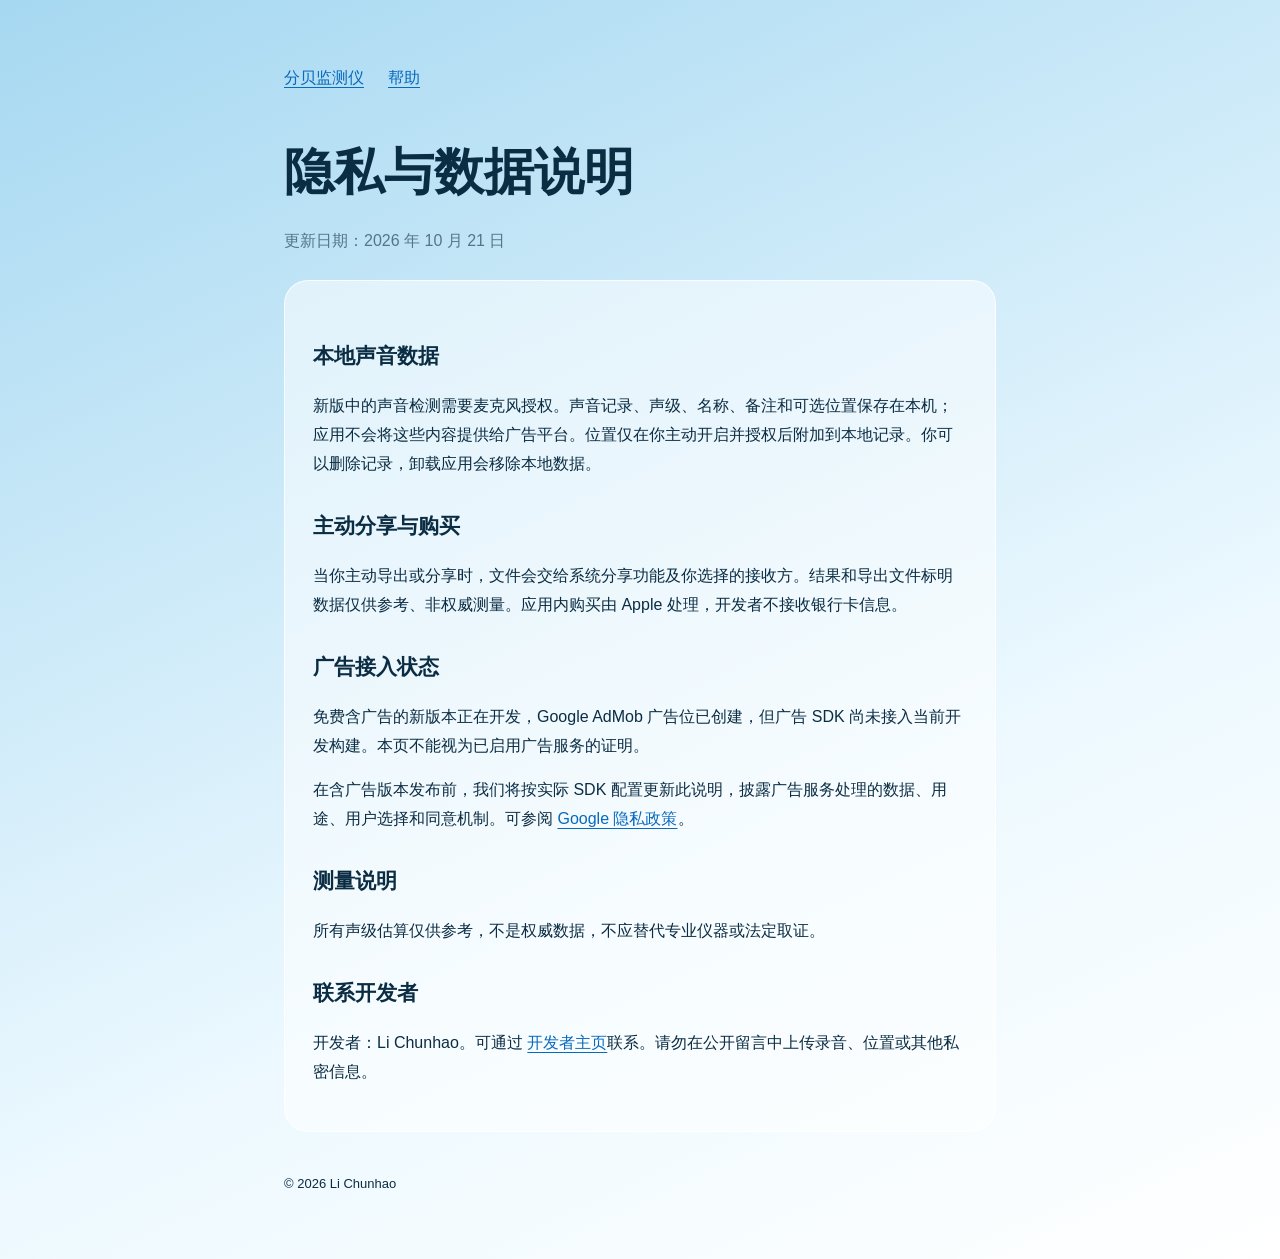
==== privacy.html @ d4f54c82 "Publish Decibel developer site and app-ads.txt" ====
<!doctype html><html lang="zh-CN"><head><meta charset="utf-8"><meta name="viewport" content="width=device-width,initial-scale=1"><title>隐私说明 · 分贝监测仪</title><link rel="stylesheet" href="/style.css"></head><body><main><nav><a href="/">分贝监测仪</a><a href="/support.html">帮助</a></nav><h1>隐私与数据说明</h1><p class="muted">更新日期：2026 年 10 月 21 日</p><section class="card"><h2>本地声音数据</h2><p>新版中的声音检测需要麦克风授权。声音记录、声级、名称、备注和可选位置保存在本机；应用不会将这些内容提供给广告平台。位置仅在你主动开启并授权后附加到本地记录。你可以删除记录，卸载应用会移除本地数据。</p><h2>主动分享与购买</h2><p>当你主动导出或分享时，文件会交给系统分享功能及你选择的接收方。结果和导出文件标明数据仅供参考、非权威测量。应用内购买由 Apple 处理，开发者不接收银行卡信息。</p><h2>广告接入状态</h2><p>免费含广告的新版本正在开发，Google AdMob 广告位已创建，但广告 SDK 尚未接入当前开发构建。本页不能视为已启用广告服务的证明。</p><p>在含广告版本发布前，我们将按实际 SDK 配置更新此说明，披露广告服务处理的数据、用途、用户选择和同意机制。可参阅 <a href="https://policies.google.com/privacy">Google 隐私政策</a>。</p><h2>测量说明</h2><p>所有声级估算仅供参考，不是权威数据，不应替代专业仪器或法定取证。</p><h2>联系开发者</h2><p>开发者：Li Chunhao。可通过 <a href="https://www.jianshu.com/u/4c6440a67721">开发者主页</a>联系。请勿在公开留言中上传录音、位置或其他私密信息。</p></section><footer>© 2026 Li Chunhao</footer></main></body></html>
---- style.css ----
*{box-sizing:border-box}body{margin:0;color:#0b2d43;background:linear-gradient(155deg,#a6d8f1,#edf9ff 65%,#fff);font:16px/1.8 -apple-system,BlinkMacSystemFont,sans-serif;min-height:100vh}main{max-width:760px;margin:auto;padding:64px 24px}nav,footer{display:flex;gap:24px;flex-wrap:wrap}nav{margin-bottom:48px}a{color:#0869bd;text-underline-offset:4px}h1{font-size:clamp(32px,7vw,50px);line-height:1.25;margin:16px 0 24px}h2{font-size:21px;margin-top:28px}.card{padding:28px;margin:24px 0;border:1px solid #ffffffc9;border-radius:24px;background:#ffffff86}small,.muted{color:#557588}footer{font-size:13px;margin-top:40px}@media(max-width:480px){main{padding:36px 20px}.card{padding:22px}}
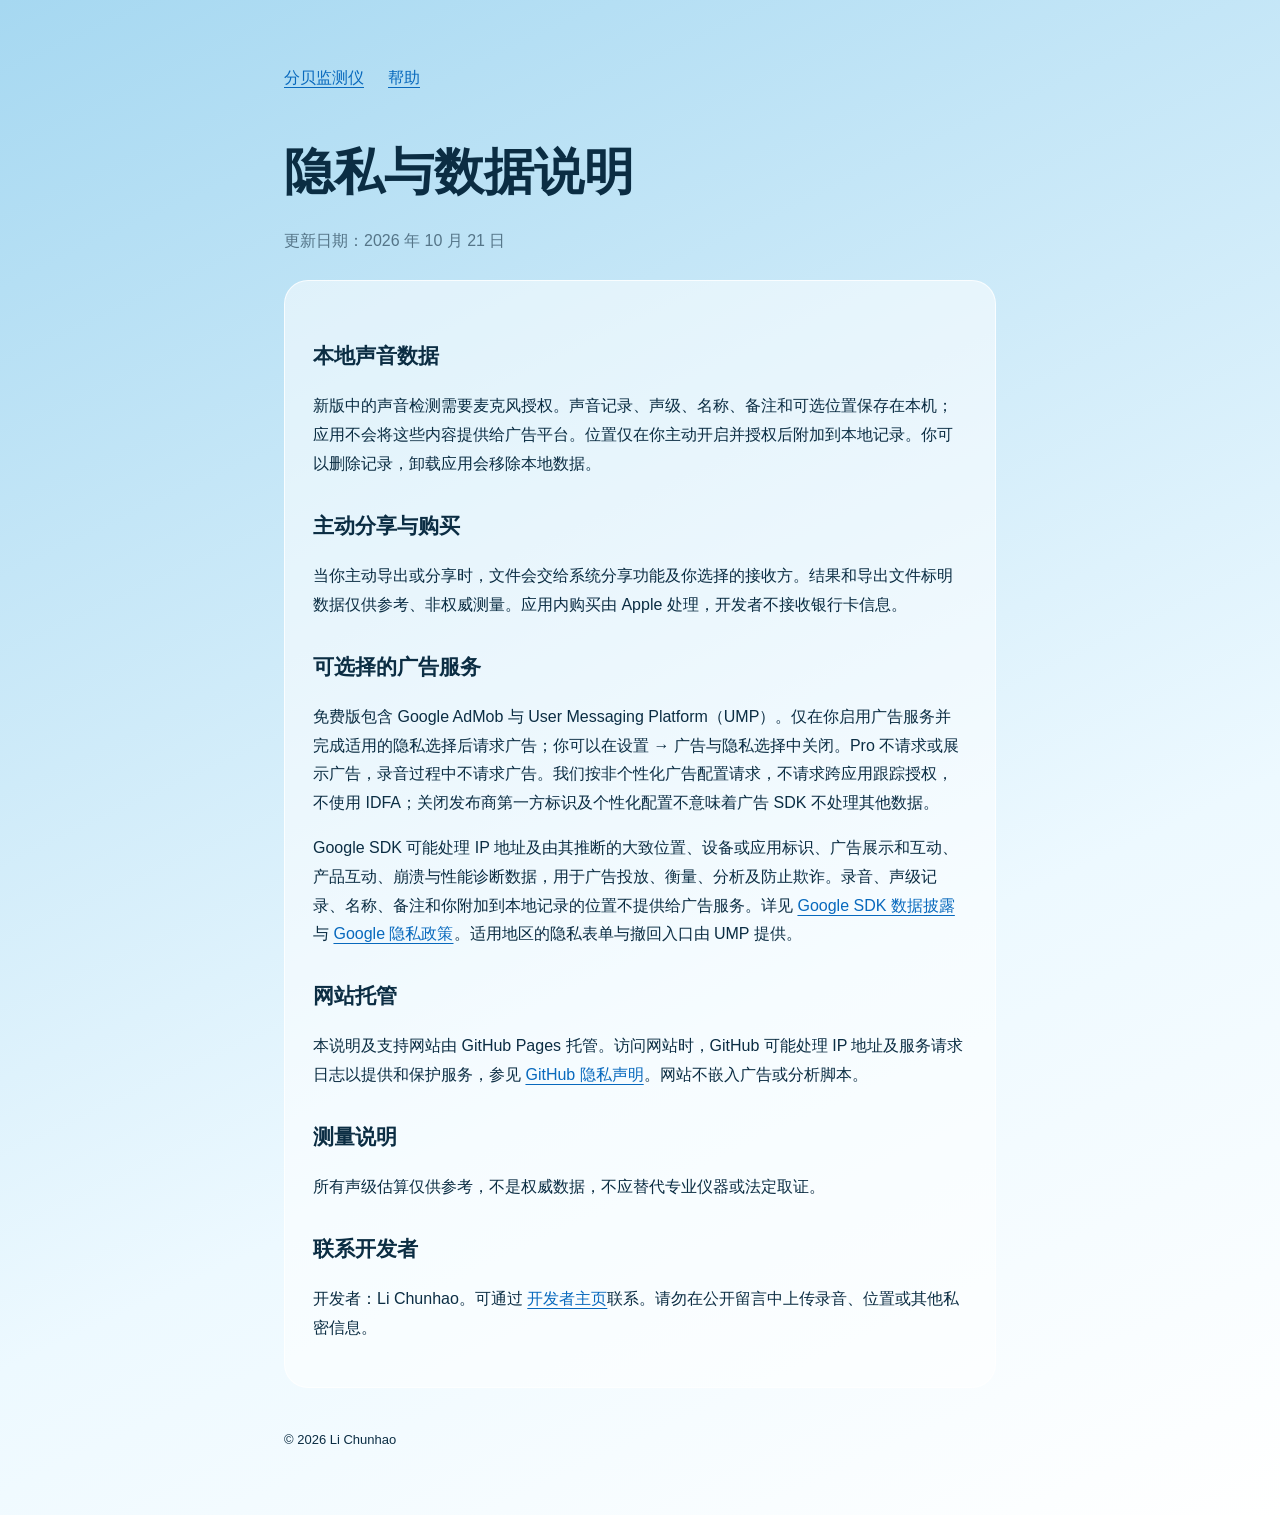
==== commit ca64168b: "Update approved app icon and advertising privacy disclosure" ====
--- a/privacy.html
+++ b/privacy.html
@@ -1 +1 @@
-<!doctype html><html lang="zh-CN"><head><meta charset="utf-8"><meta name="viewport" content="width=device-width,initial-scale=1"><title>隐私说明 · 分贝监测仪</title><link rel="stylesheet" href="/style.css"></head><body><main><nav><a href="/">分贝监测仪</a><a href="/support.html">帮助</a></nav><h1>隐私与数据说明</h1><p class="muted">更新日期：2026 年 10 月 21 日</p><section class="card"><h2>本地声音数据</h2><p>新版中的声音检测需要麦克风授权。声音记录、声级、名称、备注和可选位置保存在本机；应用不会将这些内容提供给广告平台。位置仅在你主动开启并授权后附加到本地记录。你可以删除记录，卸载应用会移除本地数据。</p><h2>主动分享与购买</h2><p>当你主动导出或分享时，文件会交给系统分享功能及你选择的接收方。结果和导出文件标明数据仅供参考、非权威测量。应用内购买由 Apple 处理，开发者不接收银行卡信息。</p><h2>广告接入状态</h2><p>免费含广告的新版本正在开发，Google AdMob 广告位已创建，但广告 SDK 尚未接入当前开发构建。本页不能视为已启用广告服务的证明。</p><p>在含广告版本发布前，我们将按实际 SDK 配置更新此说明，披露广告服务处理的数据、用途、用户选择和同意机制。可参阅 <a href="https://policies.google.com/privacy">Google 隐私政策</a>。</p><h2>测量说明</h2><p>所有声级估算仅供参考，不是权威数据，不应替代专业仪器或法定取证。</p><h2>联系开发者</h2><p>开发者：Li Chunhao。可通过 <a href="https://www.jianshu.com/u/4c6440a67721">开发者主页</a>联系。请勿在公开留言中上传录音、位置或其他私密信息。</p></section><footer>© 2026 Li Chunhao</footer></main></body></html>
+<!doctype html><html lang="zh-CN"><head><meta charset="utf-8"><meta name="viewport" content="width=device-width,initial-scale=1"><title>隐私说明 · 分贝监测仪</title><link rel="stylesheet" href="/style.css"></head><body><main><nav><a href="/">分贝监测仪</a><a href="/support.html">帮助</a></nav><h1>隐私与数据说明</h1><p class="muted">更新日期：2026 年 10 月 21 日</p><section class="card"><h2>本地声音数据</h2><p>新版中的声音检测需要麦克风授权。声音记录、声级、名称、备注和可选位置保存在本机；应用不会将这些内容提供给广告平台。位置仅在你主动开启并授权后附加到本地记录。你可以删除记录，卸载应用会移除本地数据。</p><h2>主动分享与购买</h2><p>当你主动导出或分享时，文件会交给系统分享功能及你选择的接收方。结果和导出文件标明数据仅供参考、非权威测量。应用内购买由 Apple 处理，开发者不接收银行卡信息。</p><h2>可选择的广告服务</h2><p>免费版包含 Google AdMob 与 User Messaging Platform（UMP）。仅在你启用广告服务并完成适用的隐私选择后请求广告；你可以在设置 → 广告与隐私选择中关闭。Pro 不请求或展示广告，录音过程中不请求广告。我们按非个性化广告配置请求，不请求跨应用跟踪授权，不使用 IDFA；关闭发布商第一方标识及个性化配置不意味着广告 SDK 不处理其他数据。</p><p>Google SDK 可能处理 IP 地址及由其推断的大致位置、设备或应用标识、广告展示和互动、产品互动、崩溃与性能诊断数据，用于广告投放、衡量、分析及防止欺诈。录音、声级记录、名称、备注和你附加到本地记录的位置不提供给广告服务。详见 <a href="https://developers.google.com/admob/ios/privacy/data-disclosure">Google SDK 数据披露</a>与 <a href="https://policies.google.com/privacy">Google 隐私政策</a>。适用地区的隐私表单与撤回入口由 UMP 提供。</p><h2>网站托管</h2><p>本说明及支持网站由 GitHub Pages 托管。访问网站时，GitHub 可能处理 IP 地址及服务请求日志以提供和保护服务，参见 <a href="https://docs.github.com/en/site-policy/privacy-policies/github-general-privacy-statement">GitHub 隐私声明</a>。网站不嵌入广告或分析脚本。</p><h2>测量说明</h2><p>所有声级估算仅供参考，不是权威数据，不应替代专业仪器或法定取证。</p><h2>联系开发者</h2><p>开发者：Li Chunhao。可通过 <a href="https://www.jianshu.com/u/4c6440a67721">开发者主页</a>联系。请勿在公开留言中上传录音、位置或其他私密信息。</p></section><footer>© 2026 Li Chunhao</footer></main></body></html>
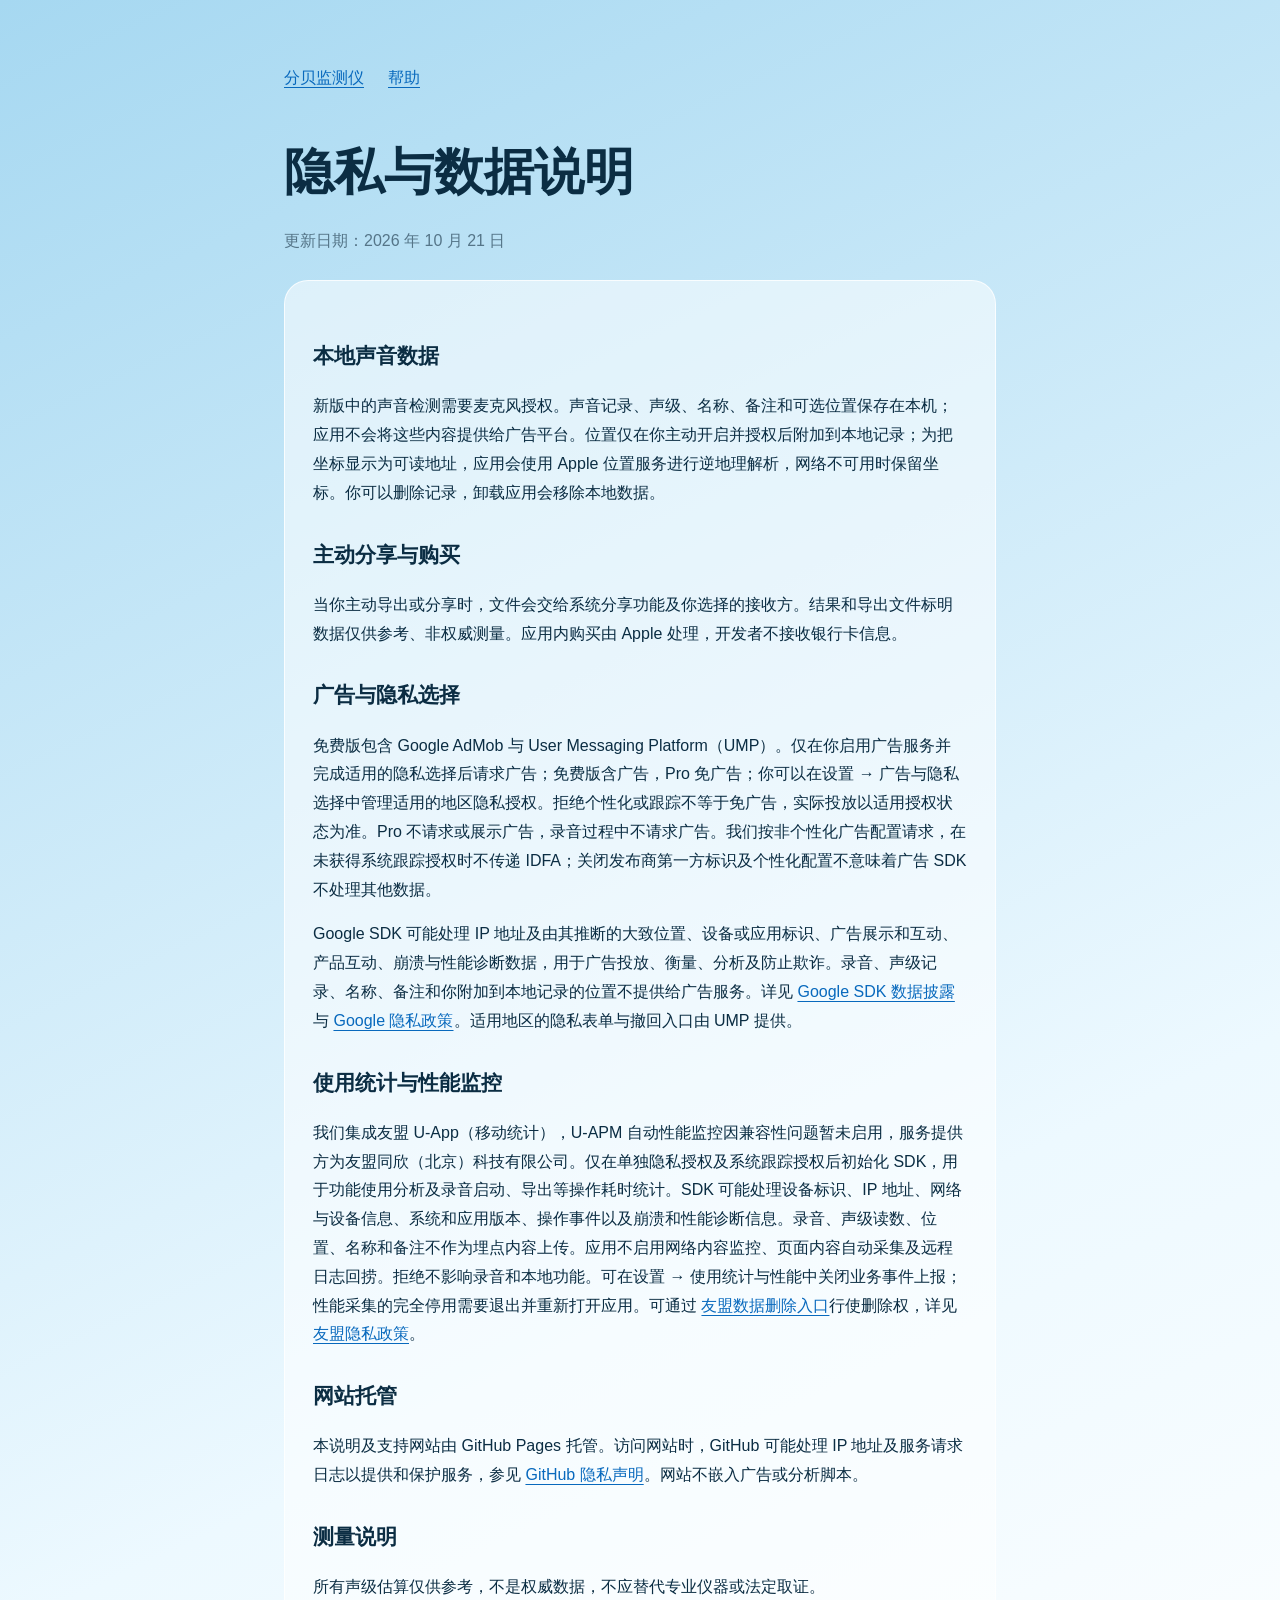
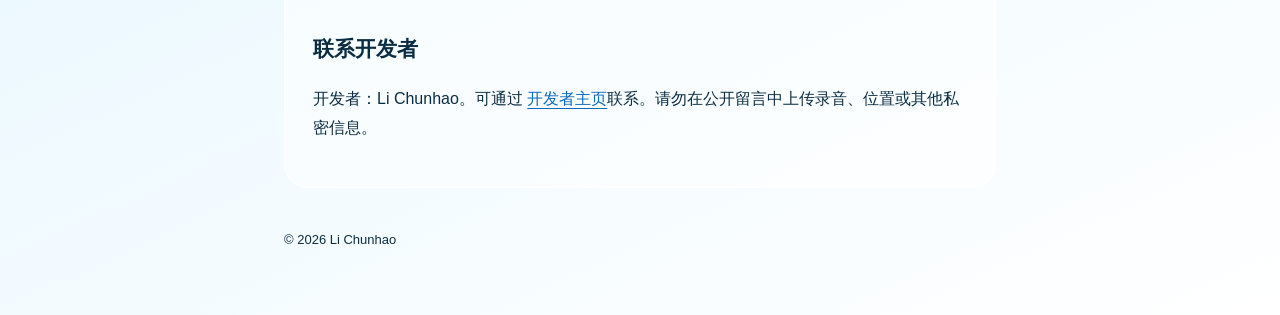
==== commit c5517a43: "Update analytics and recording privacy disclosures" ====
--- a/privacy.html
+++ b/privacy.html
@@ -1 +1 @@
-<!doctype html><html lang="zh-CN"><head><meta charset="utf-8"><meta name="viewport" content="width=device-width,initial-scale=1"><title>隐私说明 · 分贝监测仪</title><link rel="stylesheet" href="/style.css"></head><body><main><nav><a href="/">分贝监测仪</a><a href="/support.html">帮助</a></nav><h1>隐私与数据说明</h1><p class="muted">更新日期：2026 年 10 月 21 日</p><section class="card"><h2>本地声音数据</h2><p>新版中的声音检测需要麦克风授权。声音记录、声级、名称、备注和可选位置保存在本机；应用不会将这些内容提供给广告平台。位置仅在你主动开启并授权后附加到本地记录。你可以删除记录，卸载应用会移除本地数据。</p><h2>主动分享与购买</h2><p>当你主动导出或分享时，文件会交给系统分享功能及你选择的接收方。结果和导出文件标明数据仅供参考、非权威测量。应用内购买由 Apple 处理，开发者不接收银行卡信息。</p><h2>可选择的广告服务</h2><p>免费版包含 Google AdMob 与 User Messaging Platform（UMP）。仅在你启用广告服务并完成适用的隐私选择后请求广告；你可以在设置 → 广告与隐私选择中关闭。Pro 不请求或展示广告，录音过程中不请求广告。我们按非个性化广告配置请求，不请求跨应用跟踪授权，不使用 IDFA；关闭发布商第一方标识及个性化配置不意味着广告 SDK 不处理其他数据。</p><p>Google SDK 可能处理 IP 地址及由其推断的大致位置、设备或应用标识、广告展示和互动、产品互动、崩溃与性能诊断数据，用于广告投放、衡量、分析及防止欺诈。录音、声级记录、名称、备注和你附加到本地记录的位置不提供给广告服务。详见 <a href="https://developers.google.com/admob/ios/privacy/data-disclosure">Google SDK 数据披露</a>与 <a href="https://policies.google.com/privacy">Google 隐私政策</a>。适用地区的隐私表单与撤回入口由 UMP 提供。</p><h2>网站托管</h2><p>本说明及支持网站由 GitHub Pages 托管。访问网站时，GitHub 可能处理 IP 地址及服务请求日志以提供和保护服务，参见 <a href="https://docs.github.com/en/site-policy/privacy-policies/github-general-privacy-statement">GitHub 隐私声明</a>。网站不嵌入广告或分析脚本。</p><h2>测量说明</h2><p>所有声级估算仅供参考，不是权威数据，不应替代专业仪器或法定取证。</p><h2>联系开发者</h2><p>开发者：Li Chunhao。可通过 <a href="https://www.jianshu.com/u/4c6440a67721">开发者主页</a>联系。请勿在公开留言中上传录音、位置或其他私密信息。</p></section><footer>© 2026 Li Chunhao</footer></main></body></html>
+<!doctype html><html lang="zh-CN"><head><meta charset="utf-8"><meta name="viewport" content="width=device-width,initial-scale=1"><title>隐私说明 · 分贝监测仪</title><link rel="stylesheet" href="/style.css"></head><body><main><nav><a href="/">分贝监测仪</a><a href="/support.html">帮助</a></nav><h1>隐私与数据说明</h1><p class="muted">更新日期：2026 年 10 月 21 日</p><section class="card"><h2>本地声音数据</h2><p>新版中的声音检测需要麦克风授权。声音记录、声级、名称、备注和可选位置保存在本机；应用不会将这些内容提供给广告平台。位置仅在你主动开启并授权后附加到本地记录；为把坐标显示为可读地址，应用会使用 Apple 位置服务进行逆地理解析，网络不可用时保留坐标。你可以删除记录，卸载应用会移除本地数据。</p><h2>主动分享与购买</h2><p>当你主动导出或分享时，文件会交给系统分享功能及你选择的接收方。结果和导出文件标明数据仅供参考、非权威测量。应用内购买由 Apple 处理，开发者不接收银行卡信息。</p><h2>广告与隐私选择</h2><p>免费版包含 Google AdMob 与 User Messaging Platform（UMP）。仅在你启用广告服务并完成适用的隐私选择后请求广告；免费版含广告，Pro 免广告；你可以在设置 → 广告与隐私选择中管理适用的地区隐私授权。拒绝个性化或跟踪不等于免广告，实际投放以适用授权状态为准。Pro 不请求或展示广告，录音过程中不请求广告。我们按非个性化广告配置请求，在未获得系统跟踪授权时不传递 IDFA；关闭发布商第一方标识及个性化配置不意味着广告 SDK 不处理其他数据。</p><p>Google SDK 可能处理 IP 地址及由其推断的大致位置、设备或应用标识、广告展示和互动、产品互动、崩溃与性能诊断数据，用于广告投放、衡量、分析及防止欺诈。录音、声级记录、名称、备注和你附加到本地记录的位置不提供给广告服务。详见 <a href="https://developers.google.com/admob/ios/privacy/data-disclosure">Google SDK 数据披露</a>与 <a href="https://policies.google.com/privacy">Google 隐私政策</a>。适用地区的隐私表单与撤回入口由 UMP 提供。</p><h2>使用统计与性能监控</h2><p>我们集成友盟 U-App（移动统计），U-APM 自动性能监控因兼容性问题暂未启用，服务提供方为友盟同欣（北京）科技有限公司。仅在单独隐私授权及系统跟踪授权后初始化 SDK，用于功能使用分析及录音启动、导出等操作耗时统计。SDK 可能处理设备标识、IP 地址、网络与设备信息、系统和应用版本、操作事件以及崩溃和性能诊断信息。录音、声级读数、位置、名称和备注不作为埋点内容上传。应用不启用网络内容监控、页面内容自动采集及远程日志回捞。拒绝不影响录音和本地功能。可在设置 → 使用统计与性能中关闭业务事件上报；性能采集的完全停用需要退出并重新打开应用。可通过 <a href="https://outdip.umeng.com/opt_out.html">友盟数据删除入口</a>行使删除权，详见 <a href="https://www.umeng.com/page/policy">友盟隐私政策</a>。</p><h2>网站托管</h2><p>本说明及支持网站由 GitHub Pages 托管。访问网站时，GitHub 可能处理 IP 地址及服务请求日志以提供和保护服务，参见 <a href="https://docs.github.com/en/site-policy/privacy-policies/github-general-privacy-statement">GitHub 隐私声明</a>。网站不嵌入广告或分析脚本。</p><h2>测量说明</h2><p>所有声级估算仅供参考，不是权威数据，不应替代专业仪器或法定取证。</p><h2>联系开发者</h2><p>开发者：Li Chunhao。可通过 <a href="https://www.jianshu.com/u/4c6440a67721">开发者主页</a>联系。请勿在公开留言中上传录音、位置或其他私密信息。</p></section><footer>© 2026 Li Chunhao</footer></main></body></html>
